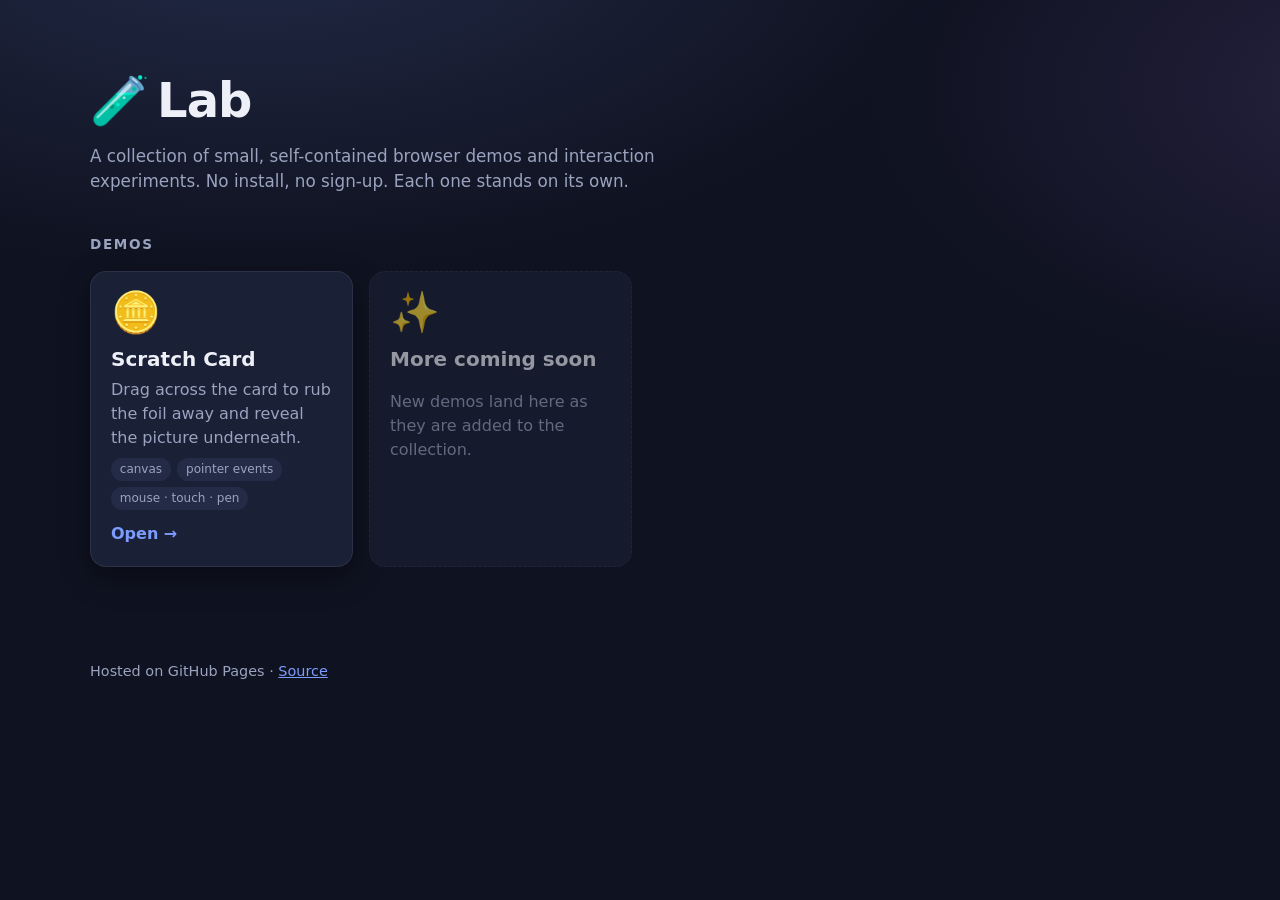
==== index.html @ d1750261 "Add Lab landing page and self-contained Scratch Card demo Lab is a collection of small browser demos" ====
<!doctype html>
<html lang="en">
<head>
  <meta charset="utf-8">
  <meta name="viewport" content="width=device-width, initial-scale=1, viewport-fit=cover">
  <meta name="theme-color" content="#0f1220">
  <meta name="description" content="A collection of small, self-contained browser demos and interaction experiments.">
  <title>Lab</title>
  <link rel="icon" href="data:image/svg+xml,<svg xmlns='http://www.w3.org/2000/svg' viewBox='0 0 100 100'><text y='.9em' font-size='90'>🧪</text></svg>">
  <link rel="stylesheet" href="assets/css/site.css">
</head>
<body>
  <header class="site-header">
    <div class="wrap">
      <a class="brand" href="./"><span aria-hidden="true">🧪</span> Lab</a>
      <p class="tagline">A collection of small, self-contained browser demos and interaction experiments. No install, no sign-up. Each one stands on its own.</p>
    </div>
  </header>

  <main class="wrap">
    <section aria-labelledby="demos-heading">
      <h2 id="demos-heading" class="section-title">Demos</h2>
      <ul class="demo-grid" id="demo-grid">
        <noscript><li class="demo-card"><div class="demo-card-inner"><p>Enable JavaScript to see the demos.</p></div></li></noscript>
      </ul>
    </section>
  </main>

  <footer class="site-footer">
    <div class="wrap">
      <p>Hosted on GitHub Pages · <a href="https://github.com/babeltimeus-fu-rayjo/Lab">Source</a></p>
    </div>
  </footer>

  <script type="module">
    import { demos } from './assets/js/demos.js';

    const grid = document.getElementById('demo-grid');

    function el(tag, className, text) {
      const node = document.createElement(tag);
      if (className) node.className = className;
      if (text !== undefined) node.textContent = text;
      return node;
    }

    for (const demo of demos) {
      const li = el('li', 'demo-card');
      const link = el('a', 'demo-card-link');
      link.href = demo.path;
      link.setAttribute('aria-label', `Open ${demo.title}`);

      link.append(el('div', 'demo-card-icon', demo.icon));
      const body = el('div', 'demo-card-body');
      body.append(el('h3', null, demo.title), el('p', null, demo.tagline));
      if (demo.tags?.length) {
        const tags = el('ul', 'tags');
        for (const tag of demo.tags) tags.append(el('li', null, tag));
        body.append(tags);
      }
      link.append(body, el('span', 'demo-card-cta', 'Open →'));
      li.append(link);
      grid.append(li);
    }

    // Placeholder so the page reads as a growing collection.
    const soon = el('li', 'demo-card soon');
    const inner = el('div', 'demo-card-inner');
    inner.append(el('div', 'demo-card-icon', '✨'), el('h3', null, 'More coming soon'), el('p', null, 'New demos land here as they are added to the collection.'));
    soon.append(inner);
    grid.append(soon);
  </script>
</body>
</html>
---- assets/css/site.css ----
/* ---- Shared theme for the Lab landing page and demo chrome ---- */
:root {
  --bg: #0f1220;
  --bg-2: #141a2e;
  --surface: #1a2036;
  --surface-2: #232b47;
  --border: rgba(255, 255, 255, 0.08);
  --text: #eef0f8;
  --muted: #9aa3bf;
  --accent: #7c9cff;
  --accent-2: #b07cff;
  --good: #3ddc84;
  --bad: #ff5d73;
  --warn: #ffcc4d;
  --radius: 16px;
  --shadow: 0 10px 30px rgba(0, 0, 0, 0.35);
  --font: ui-rounded, "SF Pro Rounded", system-ui, -apple-system, "Segoe UI", Roboto, Inter, sans-serif;
  color-scheme: dark;
}

* { box-sizing: border-box; }
html { -webkit-text-size-adjust: 100%; }
body {
  margin: 0;
  min-height: 100vh;
  font-family: var(--font);
  color: var(--text);
  line-height: 1.5;
  background-color: var(--bg);
  background-image:
    radial-gradient(1200px 600px at 20% -10%, rgba(124, 156, 255, 0.18), transparent 60%),
    radial-gradient(900px 500px at 110% 10%, rgba(176, 124, 255, 0.14), transparent 60%);
  background-repeat: no-repeat;
}
[hidden] { display: none !important; }
a { color: var(--accent); }
.muted { color: var(--muted); }

.wrap { width: min(1100px, 100% - 2rem); margin-inline: auto; }

/* ---- Buttons ---- */
.btn {
  appearance: none;
  display: inline-flex;
  align-items: center;
  justify-content: center;
  gap: 0.5rem;
  padding: 0.7rem 1.2rem;
  border: 1px solid transparent;
  border-radius: 12px;
  font: inherit;
  font-weight: 700;
  color: var(--text);
  background: var(--surface-2);
  text-decoration: none;
  cursor: pointer;
  touch-action: manipulation;
  -webkit-tap-highlight-color: transparent;
  transition: transform 0.08s ease, filter 0.15s ease;
}
.btn:hover { filter: brightness(1.1); }
.btn:active { transform: translateY(1px); }
.btn:focus-visible { outline: 2px solid var(--accent); outline-offset: 2px; }
.btn-primary { background: linear-gradient(135deg, var(--accent), var(--accent-2)); color: #0b0e1a; }
.btn-ghost { background: transparent; border-color: var(--border); }

/* ---- Landing page ---- */
.site-header { padding: clamp(2rem, 6vw, 4rem) 0 1rem; }
.brand {
  display: inline-flex;
  align-items: center;
  gap: 0.5rem;
  font-size: clamp(2rem, 6vw, 3rem);
  font-weight: 800;
  letter-spacing: -0.02em;
  color: var(--text);
  text-decoration: none;
}
.tagline { margin: 0.5rem 0 0; color: var(--muted); font-size: 1.05rem; max-width: 60ch; }
.section-title {
  margin: 1.5rem 0 1rem;
  font-size: 0.85rem;
  font-weight: 700;
  letter-spacing: 0.12em;
  text-transform: uppercase;
  color: var(--muted);
}

.demo-grid {
  list-style: none;
  padding: 0;
  margin: 0 0 3rem;
  display: grid;
  gap: 1rem;
  grid-template-columns: repeat(auto-fill, minmax(260px, 1fr));
}
.demo-card {
  background: var(--surface);
  border: 1px solid var(--border);
  border-radius: var(--radius);
  box-shadow: var(--shadow);
  overflow: hidden;
  transition: transform 0.15s ease, border-color 0.15s ease;
}
.demo-card:hover { transform: translateY(-2px); border-color: rgba(124, 156, 255, 0.4); }
.demo-card-link,
.demo-card-inner {
  display: flex;
  flex-direction: column;
  gap: 0.75rem;
  height: 100%;
  padding: 1.25rem;
  color: inherit;
  text-decoration: none;
}
.demo-card-icon { font-size: 2.5rem; line-height: 1; }
.demo-card h3 { margin: 0 0 0.25rem; font-size: 1.25rem; }
.demo-card p { margin: 0; color: var(--muted); }
.tags { list-style: none; display: flex; flex-wrap: wrap; gap: 0.4rem; padding: 0; margin: 0.5rem 0 0; }
.tags li {
  padding: 0.15rem 0.55rem;
  border-radius: 999px;
  background: var(--surface-2);
  color: var(--muted);
  font-size: 0.75rem;
}
.demo-card-cta { margin-top: auto; font-weight: 700; color: var(--accent); }
.demo-card.soon { opacity: 0.6; border-style: dashed; box-shadow: none; }
.demo-card.soon:hover { transform: none; border-color: var(--border); }
.site-footer { padding: 2rem 0 3rem; color: var(--muted); font-size: 0.9rem; }

/* ---- Demo page chrome (shared by demo pages) ---- */
.demo-header { padding: clamp(1.5rem, 5vw, 3rem) 0 1rem; }
.demo-header h1 { margin: 0.25rem 0; font-size: clamp(1.6rem, 5vw, 2.25rem); letter-spacing: -0.02em; }
.demo-kicker { margin: 1rem 0 0; font-size: 0.8rem; font-weight: 700; letter-spacing: 0.12em; text-transform: uppercase; color: var(--accent); }
.back-inline { color: var(--muted); font-weight: 600; text-decoration: none; }
.back-inline:hover { color: var(--text); }
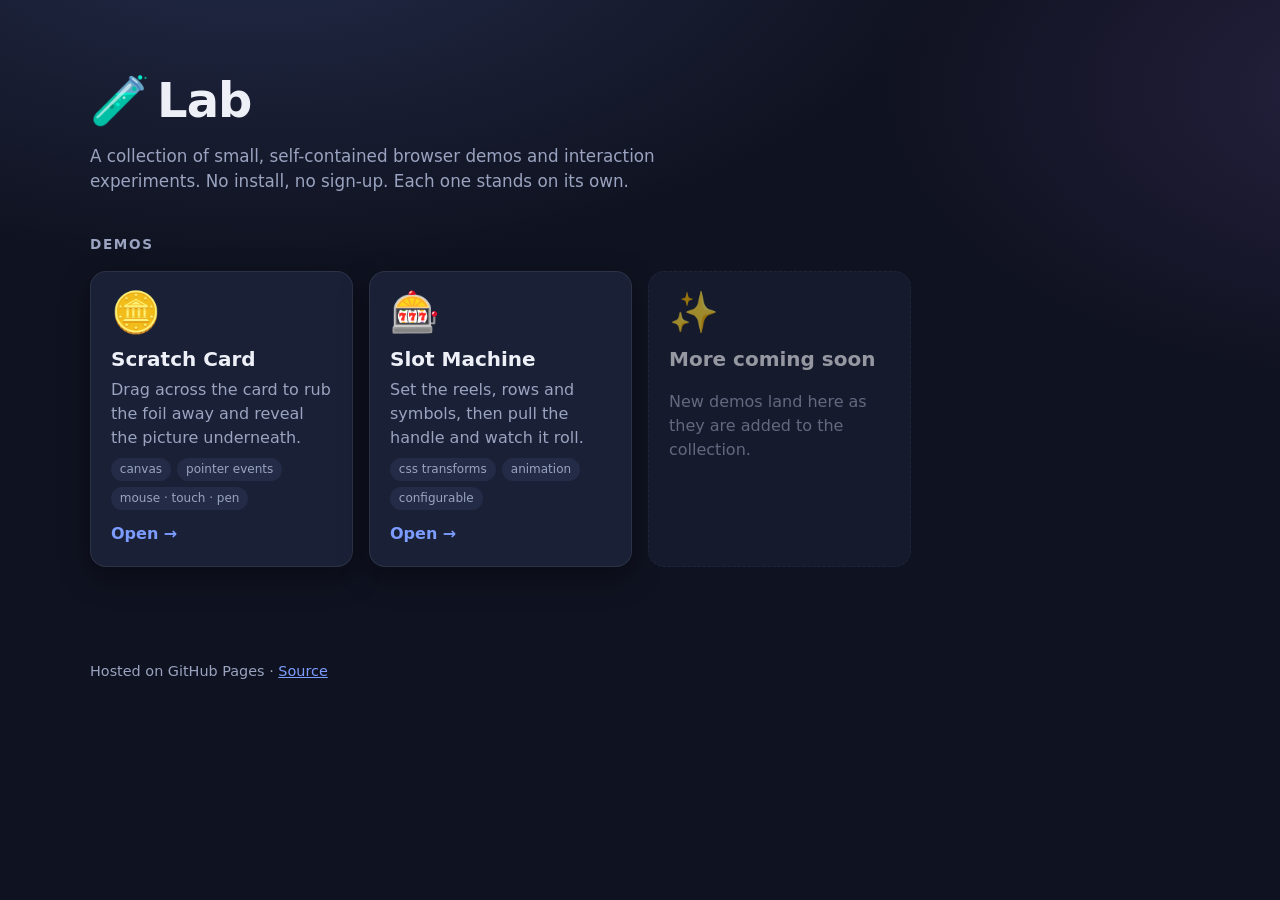
==== commit 6310a76f: "Add Slot Machine demo, scratcher reveal threshold, and version footer - Slot Machine demo (demos/slo" ====
--- a/index.html
+++ b/index.html
@@ -29,6 +29,7 @@
   <footer class="site-footer">
     <div class="wrap">
       <p>Hosted on GitHub Pages · <a href="https://github.com/babeltimeus-fu-rayjo/Lab">Source</a></p>
+      <p class="version" id="version"></p>
     </div>
   </footer>
 
@@ -69,6 +70,40 @@
     inner.append(el('div', 'demo-card-icon', '✨'), el('h3', null, 'More coming soon'), el('p', null, 'New demos land here as they are added to the collection.'));
     soon.append(inner);
     grid.append(soon);
+
+    // Show which build is live, so it's easy to tell versions apart.
+    // Locally the dev server serves a live version.json from the working tree;
+    // in production (no build step) we fall back to the GitHub commits API for
+    // the latest commit on main — which is what Pages deploys.
+    const REPO = 'https://github.com/babeltimeus-fu-rayjo/Lab';
+    const COMMITS_API = 'https://api.github.com/repos/babeltimeus-fu-rayjo/Lab/commits/main';
+    const fmt = (when) =>
+      when ? new Date(when).toLocaleString(undefined, { dateStyle: 'medium', timeStyle: 'short' }) : '';
+    const show = (parts) => { document.getElementById('version').innerHTML = parts.join(' · '); };
+
+    fetch('version.json', { cache: 'no-store' })
+      .then((r) => (r.ok ? r.json() : null))
+      .then((v) => {
+        if (v && v.commit && v.commit !== 'unknown') {
+          const href = v.fullCommit ? `${REPO}/commit/${v.fullCommit}` : REPO;
+          const parts = [`Version <a href="${href}"><code>${v.commit}</code></a>`];
+          const when = fmt(v.buildTime || v.commitTime);
+          if (when) parts.push(`${v.local ? 'served' : 'deployed'} ${when}`);
+          if (v.dirty) parts.push('<span class="warn">uncommitted changes</span>');
+          show(parts);
+          return;
+        }
+        return fetch(COMMITS_API, { headers: { Accept: 'application/vnd.github+json' } })
+          .then((r) => (r.ok ? r.json() : null))
+          .then((c) => {
+            if (!c || !c.sha) return;
+            const when = fmt(c.commit?.committer?.date || c.commit?.author?.date);
+            const parts = [`Version <a href="${REPO}/commit/${c.sha}"><code>${c.sha.slice(0, 7)}</code></a>`];
+            if (when) parts.push(`updated ${when}`);
+            show(parts);
+          });
+      })
+      .catch(() => {});
   </script>
 </body>
 </html>
--- a/assets/css/site.css
+++ b/assets/css/site.css
@@ -128,6 +128,11 @@
 .demo-card.soon { opacity: 0.6; border-style: dashed; box-shadow: none; }
 .demo-card.soon:hover { transform: none; border-color: var(--border); }
 .site-footer { padding: 2rem 0 3rem; color: var(--muted); font-size: 0.9rem; }
+.site-footer .version { margin: 0.4rem 0 0; font-size: 0.8rem; }
+.site-footer .version code { color: var(--text); background: var(--surface-2); padding: 0.05rem 0.4rem; border-radius: 6px; font-size: 0.95em; }
+.site-footer .version a { text-decoration: none; }
+.site-footer .version a:hover code { background: var(--surface); outline: 1px solid var(--border); }
+.site-footer .version .warn { color: var(--warn); }
 
 /* ---- Demo page chrome (shared by demo pages) ---- */
 .demo-header { padding: clamp(1.5rem, 5vw, 3rem) 0 1rem; }
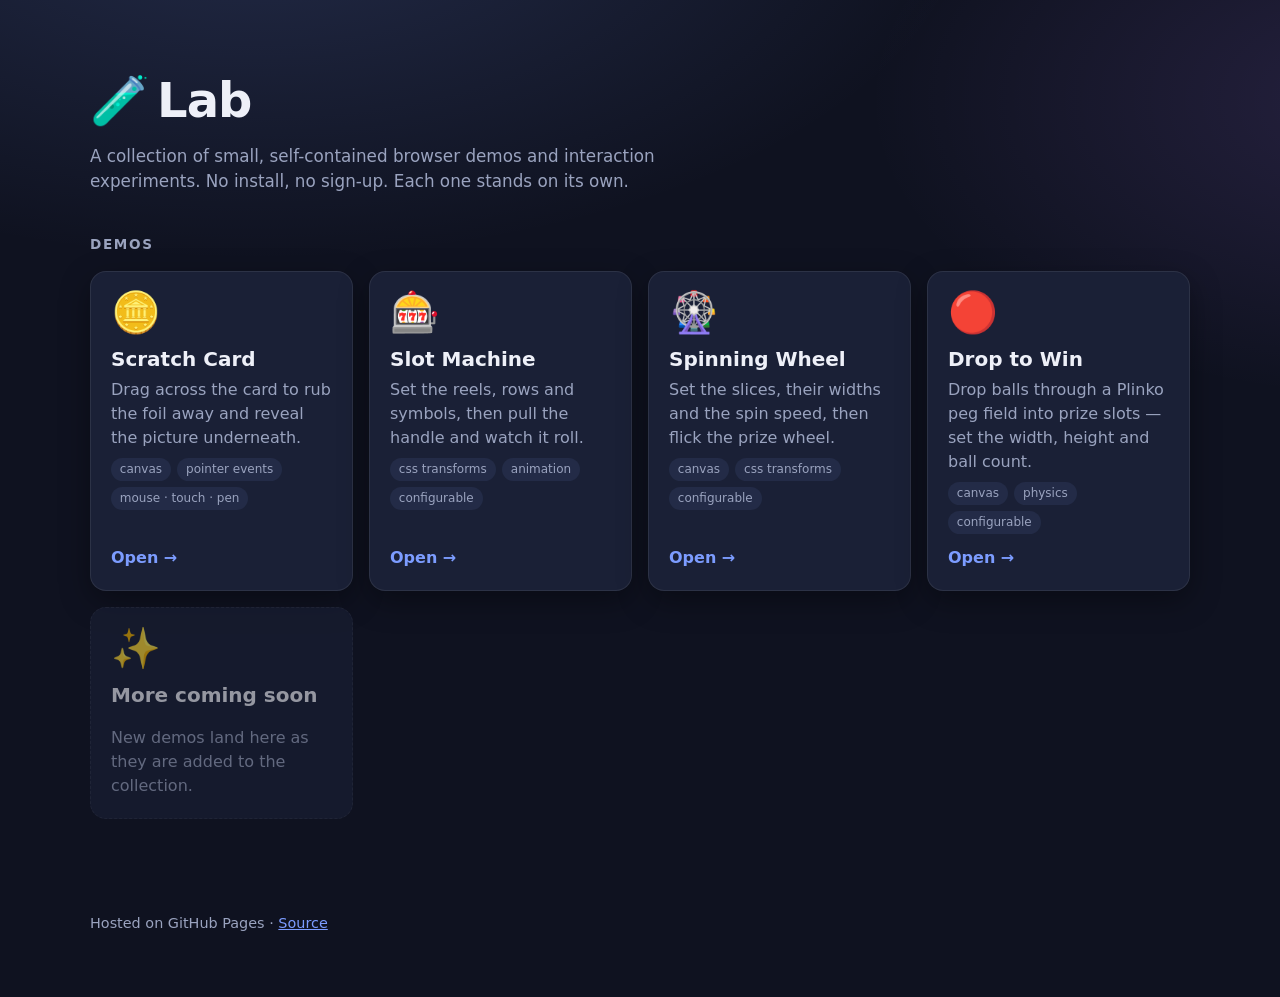
==== commit 229e7f7c: "Cache-bust demo module imports to defeat stale GitHub Pages caching GitHub Pages serves JS with Cach" ====
--- a/index.html
+++ b/index.html
@@ -34,7 +34,7 @@
   </footer>
 
   <script type="module">
-    import { demos } from './assets/js/demos.js';
+    const { demos } = await import(`./assets/js/demos.js?v=${encodeURIComponent(document.lastModified)}`);
 
     const grid = document.getElementById('demo-grid');
 
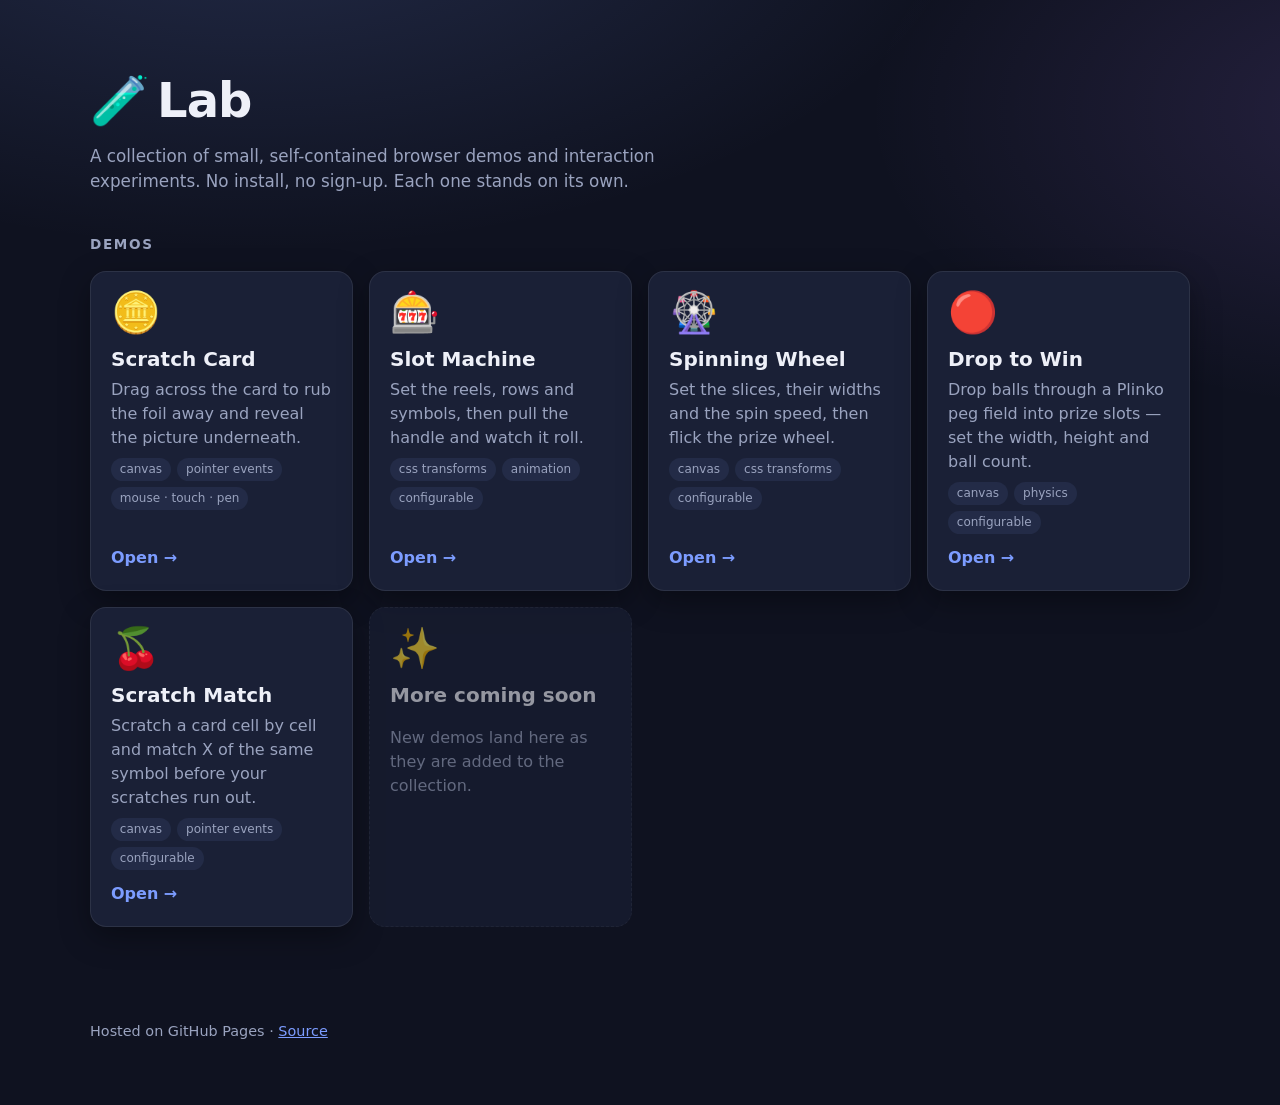
==== commit 9c5f595e: "Cache-bust demo modules per page load, not per deploy The buster was keyed off document.lastModified" ====
--- a/index.html
+++ b/index.html
@@ -34,7 +34,7 @@
   </footer>
 
   <script type="module">
-    const { demos } = await import(`./assets/js/demos.js?v=${encodeURIComponent(document.lastModified)}`);
+    const { demos } = await import(`./assets/js/demos.js?v=${Date.now()}`);
 
     const grid = document.getElementById('demo-grid');
 
